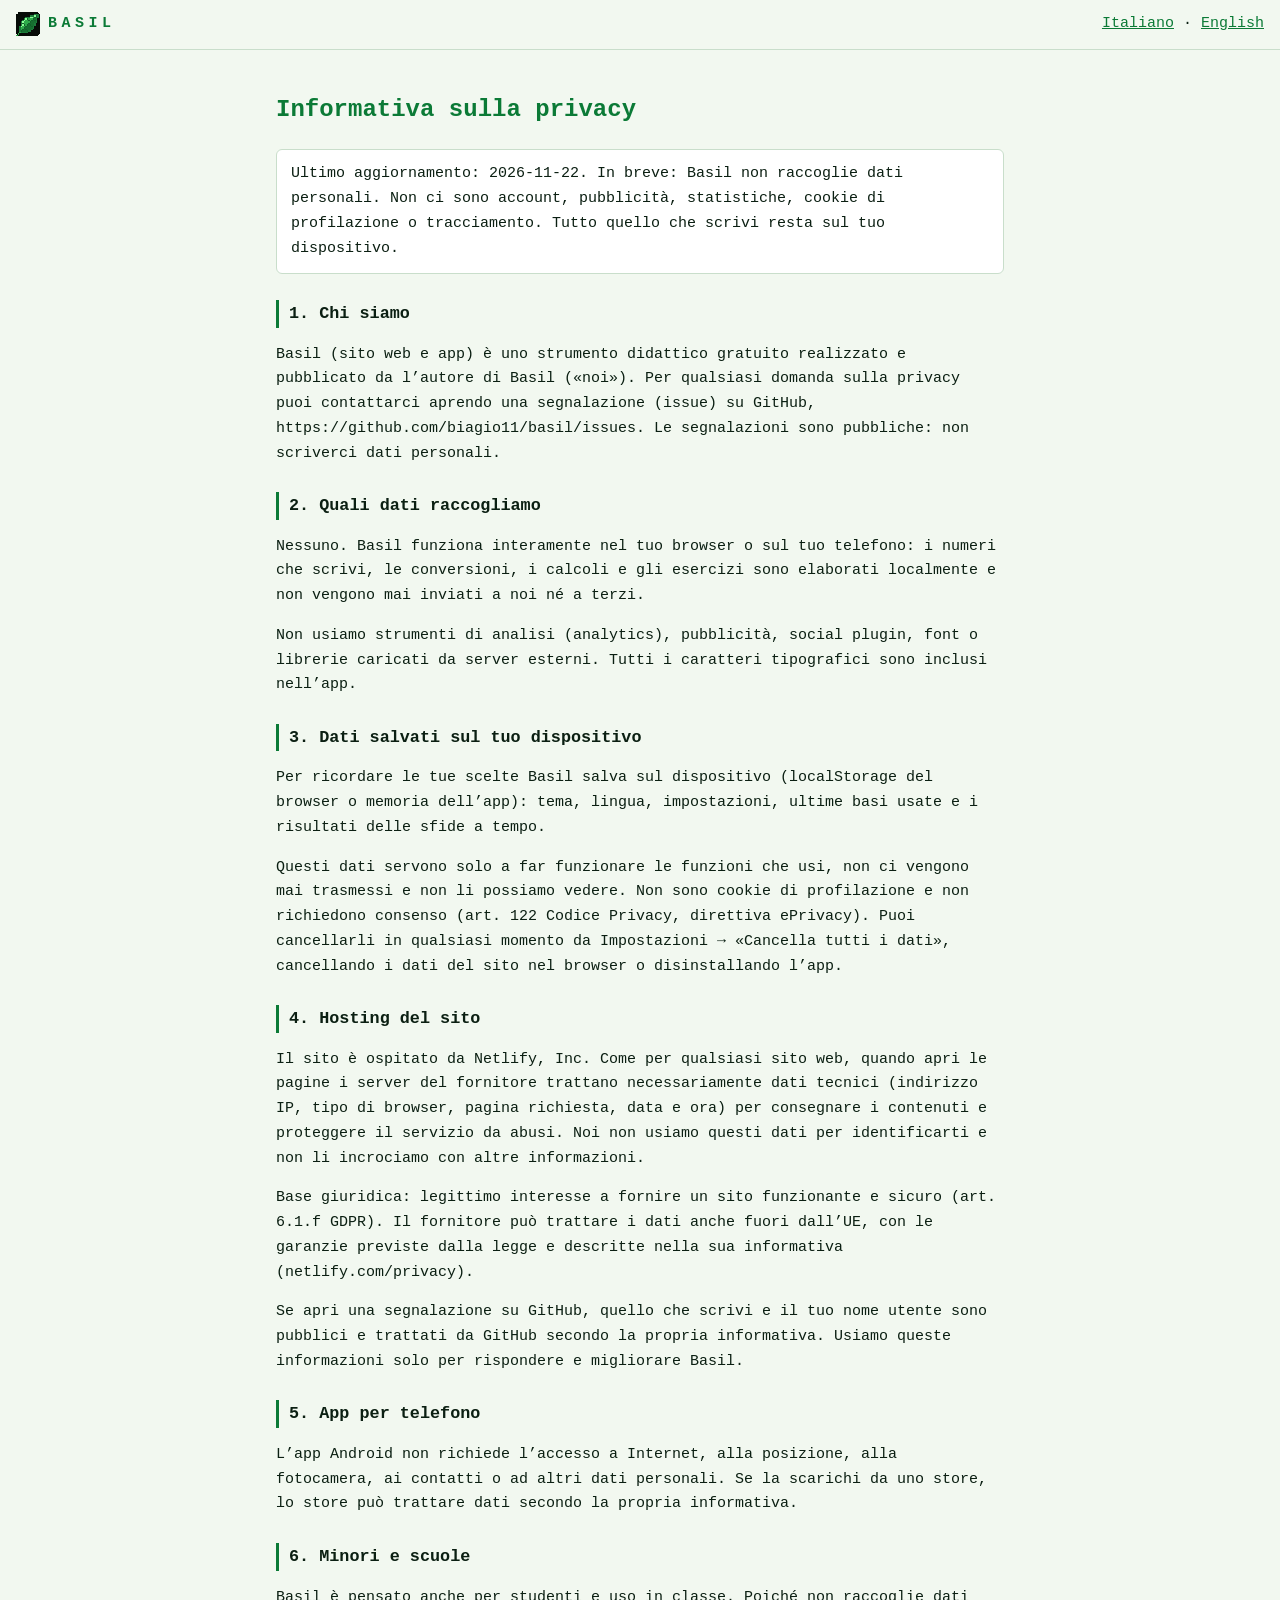
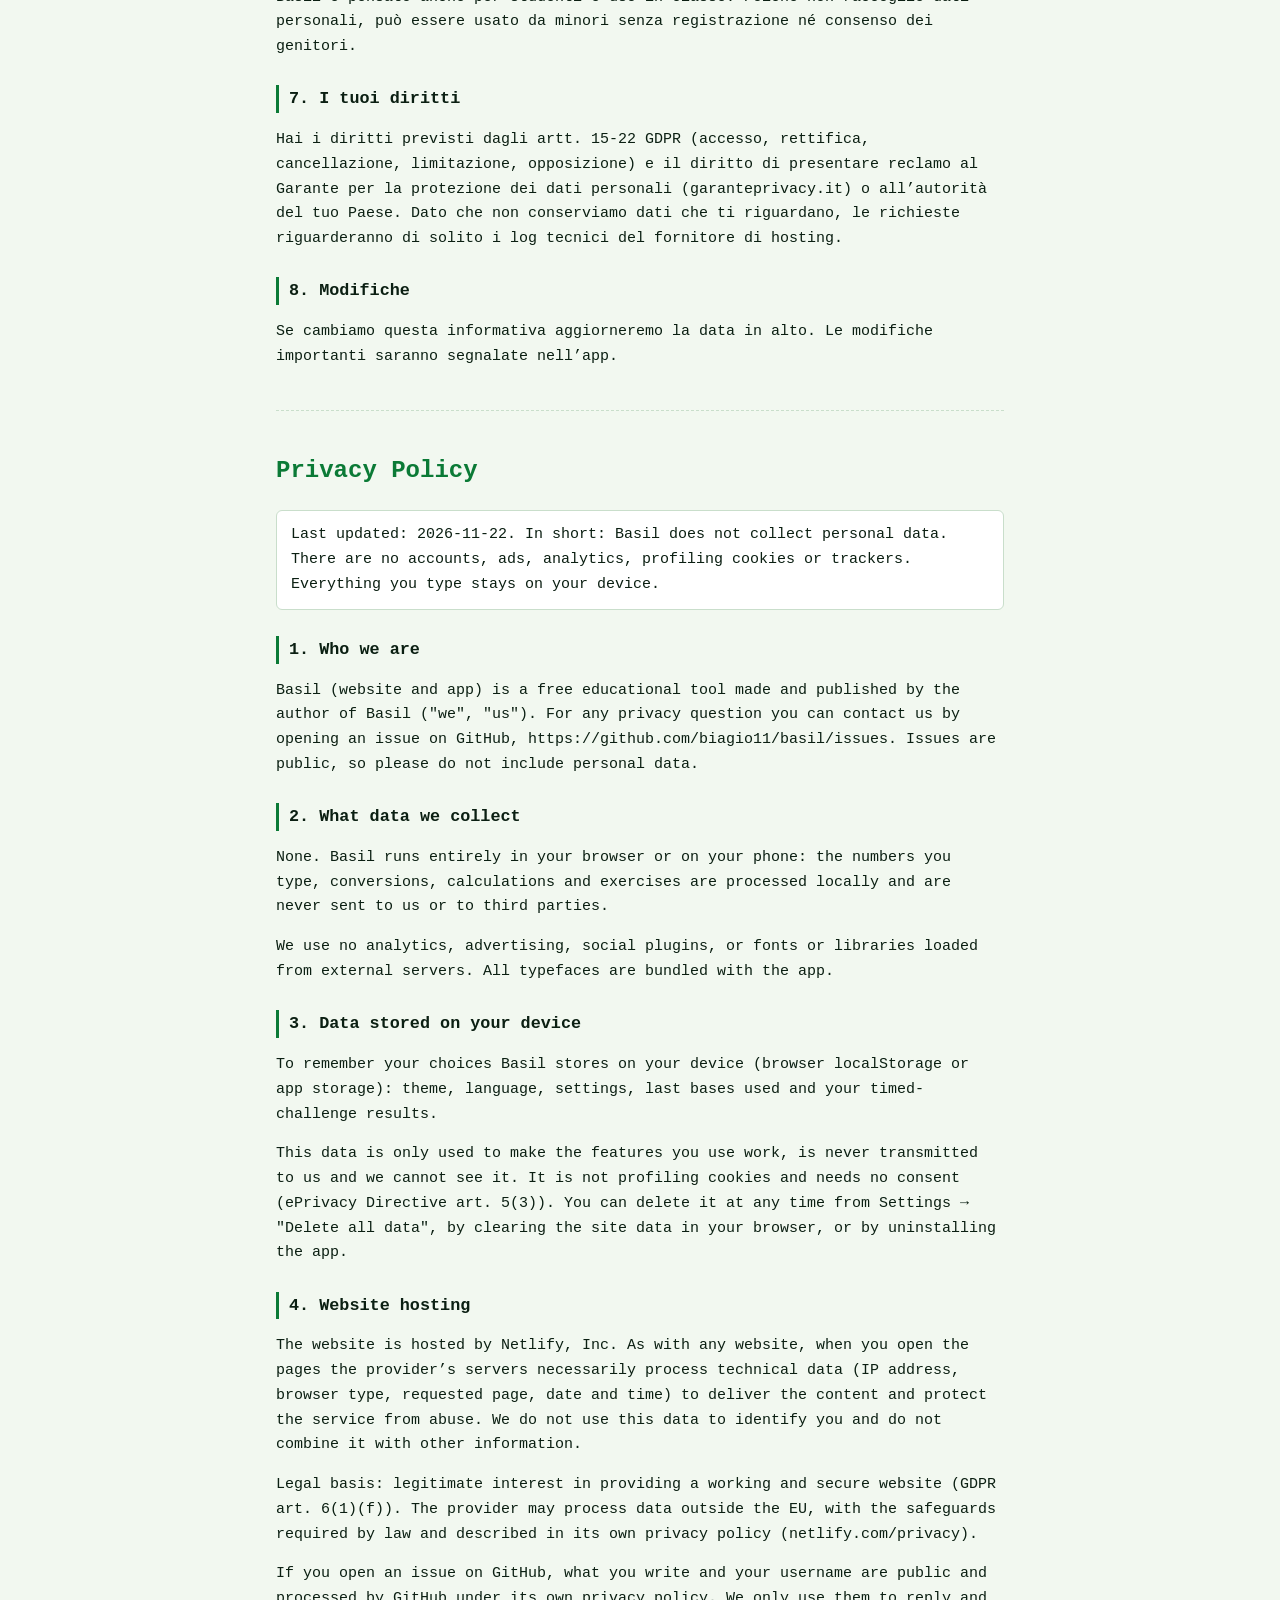
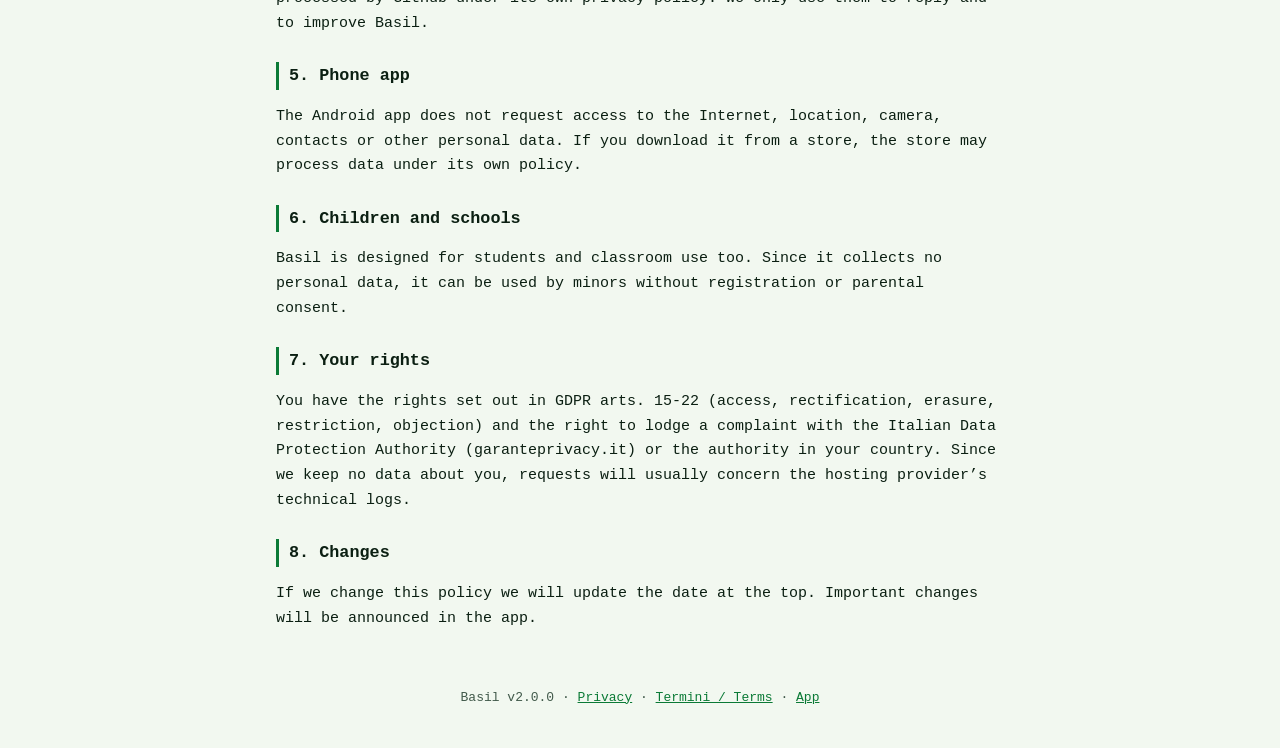
==== web/privacy.html @ 1e87c3ae "privacy policy and terms" ====
<!DOCTYPE html>
<html lang="it">
<head>
<meta charset="UTF-8">
<meta name="viewport" content="width=device-width, initial-scale=1">
<title>Basil · Informativa sulla privacy / Privacy Policy</title>
<meta name="referrer" content="no-referrer">
<meta name="color-scheme" content="dark light">
<link rel="icon" type="image/png" href="favicon.png">
<link rel="stylesheet" href="legal.css">
</head>
<body>
<header><a class="brand" href="./"><img src="favicon.png" width="24" height="24" alt=""> BASIL</a>
<nav><a href="#it">Italiano</a> · <a href="#en">English</a></nav></header>
<main>
<section lang="it" id="it">
<h1>Informativa sulla privacy</h1>
<p class="intro">Ultimo aggiornamento: 2026-11-22. In breve: Basil non raccoglie dati personali. Non ci sono account, pubblicità, statistiche, cookie di profilazione o tracciamento. Tutto quello che scrivi resta sul tuo dispositivo.</p>
<h2>1. Chi siamo</h2>
<p>Basil (sito web e app) è uno strumento didattico gratuito realizzato e pubblicato da l’autore di Basil («noi»). Per qualsiasi domanda sulla privacy puoi contattarci aprendo una segnalazione (issue) su GitHub, https://github.com/biagio11/basil/issues. Le segnalazioni sono pubbliche: non scriverci dati personali.</p>
<h2>2. Quali dati raccogliamo</h2>
<p>Nessuno. Basil funziona interamente nel tuo browser o sul tuo telefono: i numeri che scrivi, le conversioni, i calcoli e gli esercizi sono elaborati localmente e non vengono mai inviati a noi né a terzi.</p>
<p>Non usiamo strumenti di analisi (analytics), pubblicità, social plugin, font o librerie caricati da server esterni. Tutti i caratteri tipografici sono inclusi nell’app.</p>
<h2>3. Dati salvati sul tuo dispositivo</h2>
<p>Per ricordare le tue scelte Basil salva sul dispositivo (localStorage del browser o memoria dell’app): tema, lingua, impostazioni, ultime basi usate e i risultati delle sfide a tempo.</p>
<p>Questi dati servono solo a far funzionare le funzioni che usi, non ci vengono mai trasmessi e non li possiamo vedere. Non sono cookie di profilazione e non richiedono consenso (art. 122 Codice Privacy, direttiva ePrivacy). Puoi cancellarli in qualsiasi momento da Impostazioni → «Cancella tutti i dati», cancellando i dati del sito nel browser o disinstallando l’app.</p>
<h2>4. Hosting del sito</h2>
<p>Il sito è ospitato da Netlify, Inc. Come per qualsiasi sito web, quando apri le pagine i server del fornitore trattano necessariamente dati tecnici (indirizzo IP, tipo di browser, pagina richiesta, data e ora) per consegnare i contenuti e proteggere il servizio da abusi. Noi non usiamo questi dati per identificarti e non li incrociamo con altre informazioni.</p>
<p>Base giuridica: legittimo interesse a fornire un sito funzionante e sicuro (art. 6.1.f GDPR). Il fornitore può trattare i dati anche fuori dall’UE, con le garanzie previste dalla legge e descritte nella sua informativa (netlify.com/privacy).</p>
<p>Se apri una segnalazione su GitHub, quello che scrivi e il tuo nome utente sono pubblici e trattati da GitHub secondo la propria informativa. Usiamo queste informazioni solo per rispondere e migliorare Basil.</p>
<h2>5. App per telefono</h2>
<p>L’app Android non richiede l’accesso a Internet, alla posizione, alla fotocamera, ai contatti o ad altri dati personali. Se la scarichi da uno store, lo store può trattare dati secondo la propria informativa.</p>
<h2>6. Minori e scuole</h2>
<p>Basil è pensato anche per studenti e uso in classe. Poiché non raccoglie dati personali, può essere usato da minori senza registrazione né consenso dei genitori.</p>
<h2>7. I tuoi diritti</h2>
<p>Hai i diritti previsti dagli artt. 15-22 GDPR (accesso, rettifica, cancellazione, limitazione, opposizione) e il diritto di presentare reclamo al Garante per la protezione dei dati personali (garanteprivacy.it) o all’autorità del tuo Paese. Dato che non conserviamo dati che ti riguardano, le richieste riguarderanno di solito i log tecnici del fornitore di hosting.</p>
<h2>8. Modifiche</h2>
<p>Se cambiamo questa informativa aggiorneremo la data in alto. Le modifiche importanti saranno segnalate nell’app.</p>
</section>

<hr>
<section lang="en" id="en">
<h1>Privacy Policy</h1>
<p class="intro">Last updated: 2026-11-22. In short: Basil does not collect personal data. There are no accounts, ads, analytics, profiling cookies or trackers. Everything you type stays on your device.</p>
<h2>1. Who we are</h2>
<p>Basil (website and app) is a free educational tool made and published by the author of Basil (&quot;we&quot;, &quot;us&quot;). For any privacy question you can contact us by opening an issue on GitHub, https://github.com/biagio11/basil/issues. Issues are public, so please do not include personal data.</p>
<h2>2. What data we collect</h2>
<p>None. Basil runs entirely in your browser or on your phone: the numbers you type, conversions, calculations and exercises are processed locally and are never sent to us or to third parties.</p>
<p>We use no analytics, advertising, social plugins, or fonts or libraries loaded from external servers. All typefaces are bundled with the app.</p>
<h2>3. Data stored on your device</h2>
<p>To remember your choices Basil stores on your device (browser localStorage or app storage): theme, language, settings, last bases used and your timed-challenge results.</p>
<p>This data is only used to make the features you use work, is never transmitted to us and we cannot see it. It is not profiling cookies and needs no consent (ePrivacy Directive art. 5(3)). You can delete it at any time from Settings → &quot;Delete all data&quot;, by clearing the site data in your browser, or by uninstalling the app.</p>
<h2>4. Website hosting</h2>
<p>The website is hosted by Netlify, Inc. As with any website, when you open the pages the provider’s servers necessarily process technical data (IP address, browser type, requested page, date and time) to deliver the content and protect the service from abuse. We do not use this data to identify you and do not combine it with other information.</p>
<p>Legal basis: legitimate interest in providing a working and secure website (GDPR art. 6(1)(f)). The provider may process data outside the EU, with the safeguards required by law and described in its own privacy policy (netlify.com/privacy).</p>
<p>If you open an issue on GitHub, what you write and your username are public and processed by GitHub under its own privacy policy. We only use them to reply and to improve Basil.</p>
<h2>5. Phone app</h2>
<p>The Android app does not request access to the Internet, location, camera, contacts or other personal data. If you download it from a store, the store may process data under its own policy.</p>
<h2>6. Children and schools</h2>
<p>Basil is designed for students and classroom use too. Since it collects no personal data, it can be used by minors without registration or parental consent.</p>
<h2>7. Your rights</h2>
<p>You have the rights set out in GDPR arts. 15-22 (access, rectification, erasure, restriction, objection) and the right to lodge a complaint with the Italian Data Protection Authority (garanteprivacy.it) or the authority in your country. Since we keep no data about you, requests will usually concern the hosting provider’s technical logs.</p>
<h2>8. Changes</h2>
<p>If we change this policy we will update the date at the top. Important changes will be announced in the app.</p>
</section>

</main>
<footer>Basil v2.0.0 · <a href="privacy.html">Privacy</a> · <a href="terms.html">Termini / Terms</a> · <a href="./">App</a></footer>
</body>
</html>
---- web/legal.css ----
:root { --bg: #060B07; --panel: #0B150E; --fg: #D3F8DA; --muted: #8FB89A; --accent: #3DFF7A; --line: #1B3322; }
@media (prefers-color-scheme: light) {
  :root { --bg: #F2F8F0; --panel: #FFFFFF; --fg: #0B1F12; --muted: #41594A; --accent: #0B7A36; --line: #C9DECB; }
}
* { box-sizing: border-box; }
html { background: var(--bg); }
body { margin: 0; background: var(--bg); color: var(--fg); font: 15px/1.65 ui-monospace, "Cascadia Mono", Menlo, Consolas, monospace; }
header { position: sticky; top: 0; display: flex; justify-content: space-between; align-items: center; gap: 12px; padding: 12px 16px; background: var(--bg); border-bottom: 1px solid var(--line); }
.brand { display: flex; align-items: center; gap: 8px; color: var(--accent); font-weight: 800; letter-spacing: .3em; text-decoration: none; }
.brand img { image-rendering: pixelated; }
nav a, footer a { color: var(--accent); }
main { max-width: 760px; margin: 0 auto; padding: 16px; }
h1 { color: var(--accent); font-size: 1.5rem; margin-top: 1.5rem; }
h2 { font-size: 1.05rem; margin-top: 1.6rem; border-left: 3px solid var(--accent); padding-left: 10px; }
.intro { background: var(--panel); border: 1px solid var(--line); padding: 12px 14px; border-radius: 6px; }
hr { border: 0; border-top: 1px dashed var(--line); margin: 40px 0; }
footer { text-align: center; color: var(--muted); padding: 24px 16px 40px; font-size: 13px; }
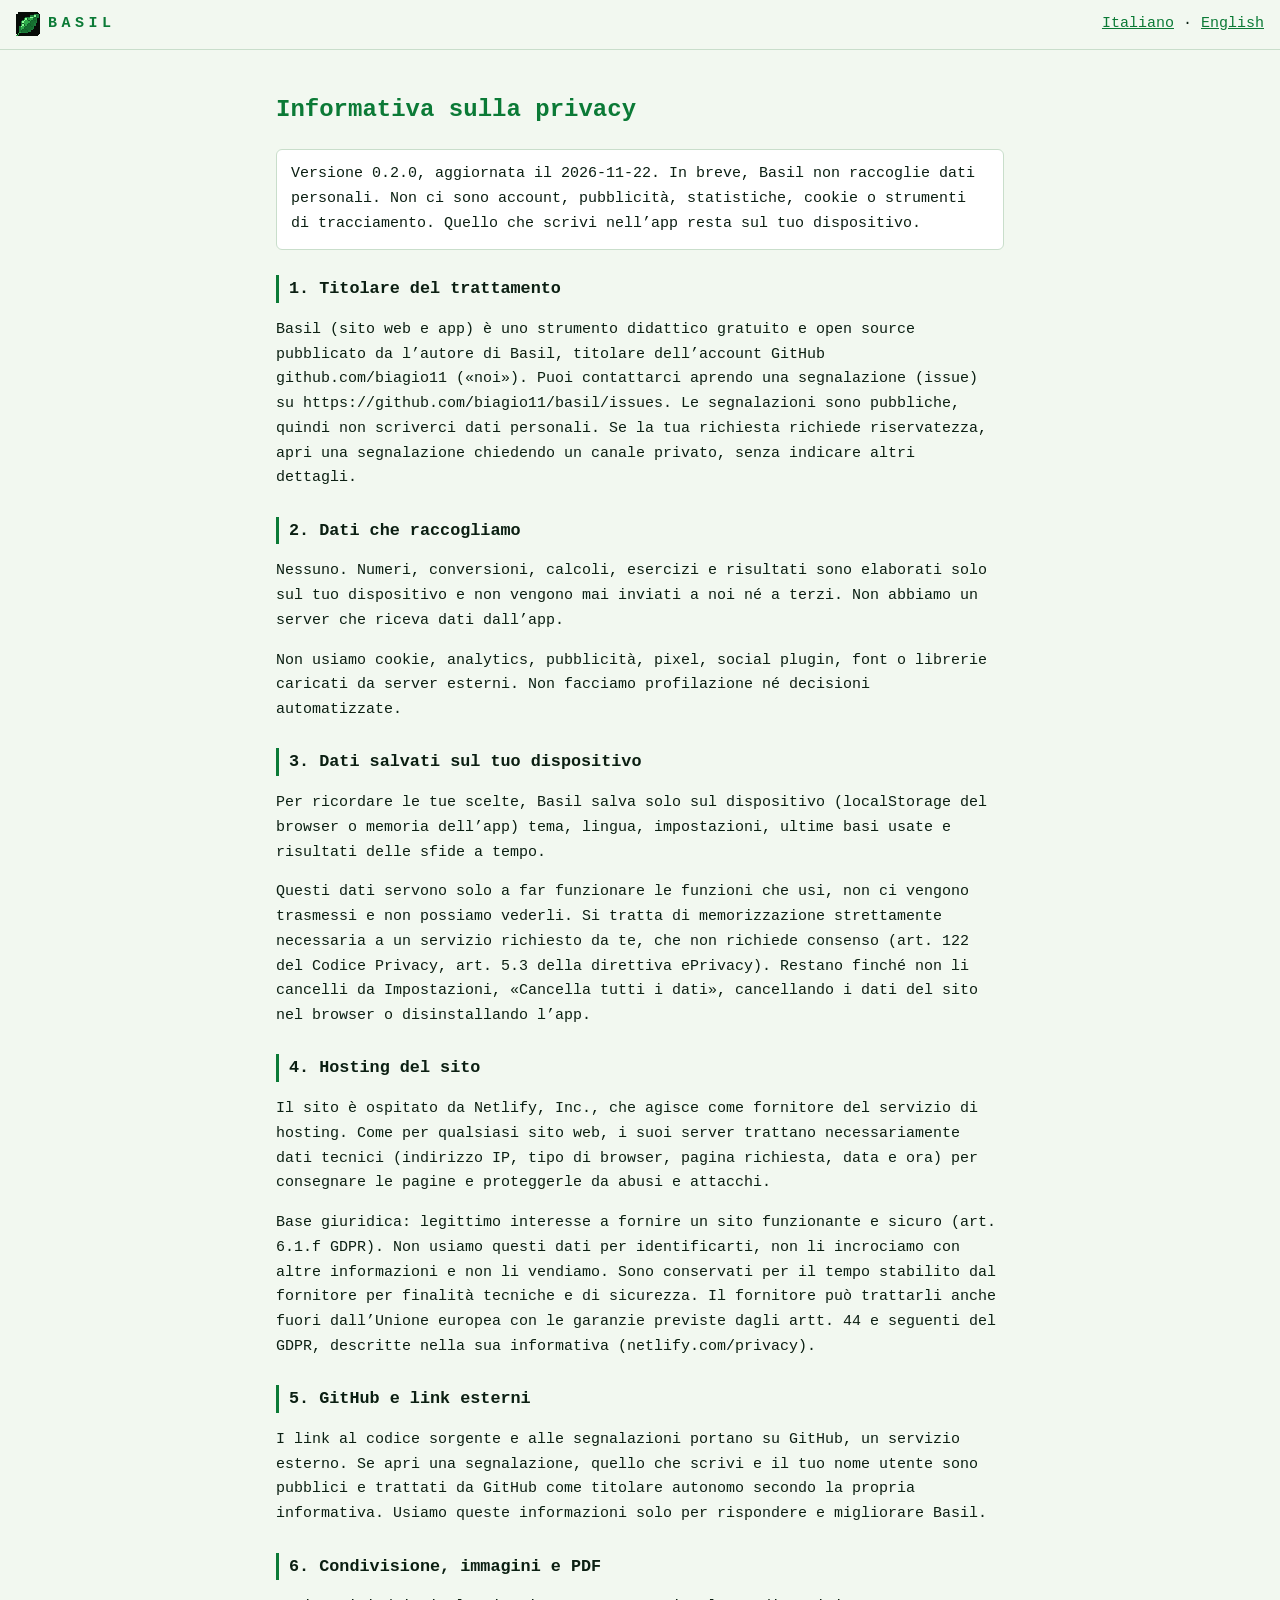
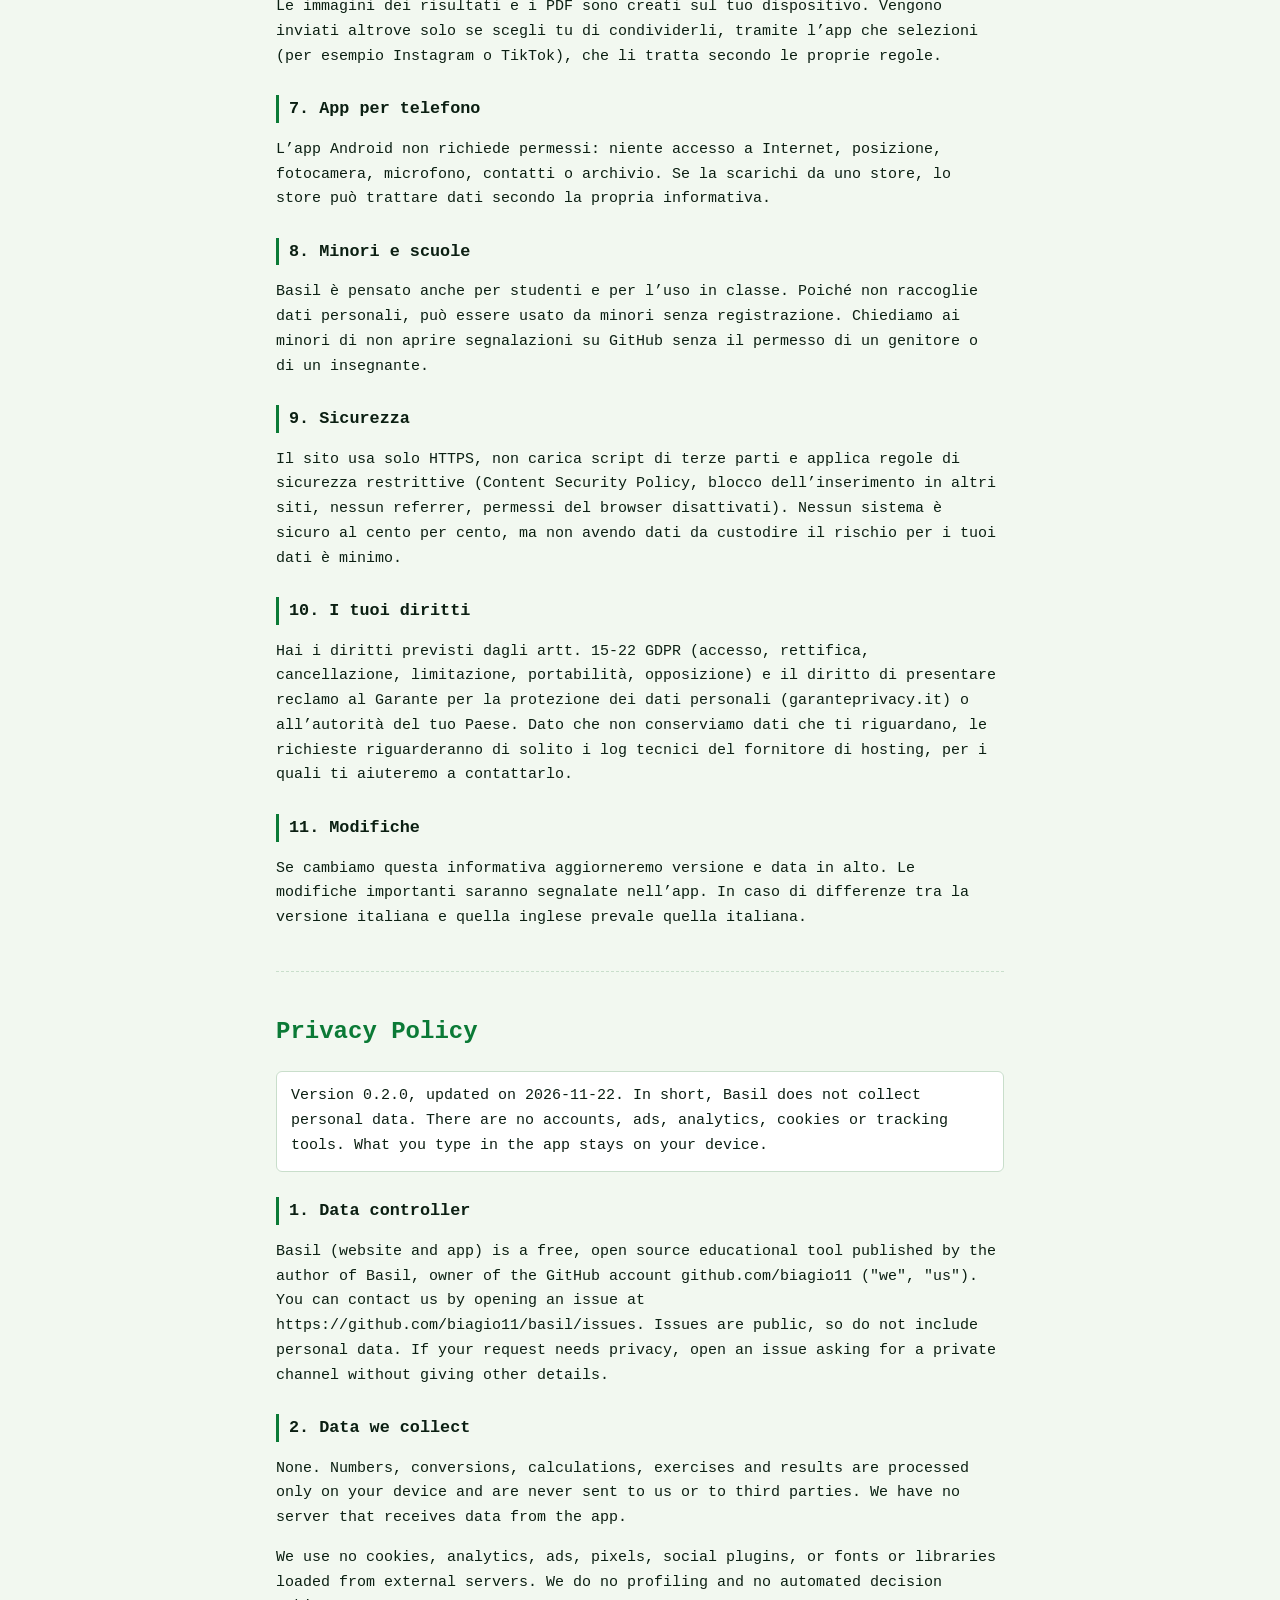
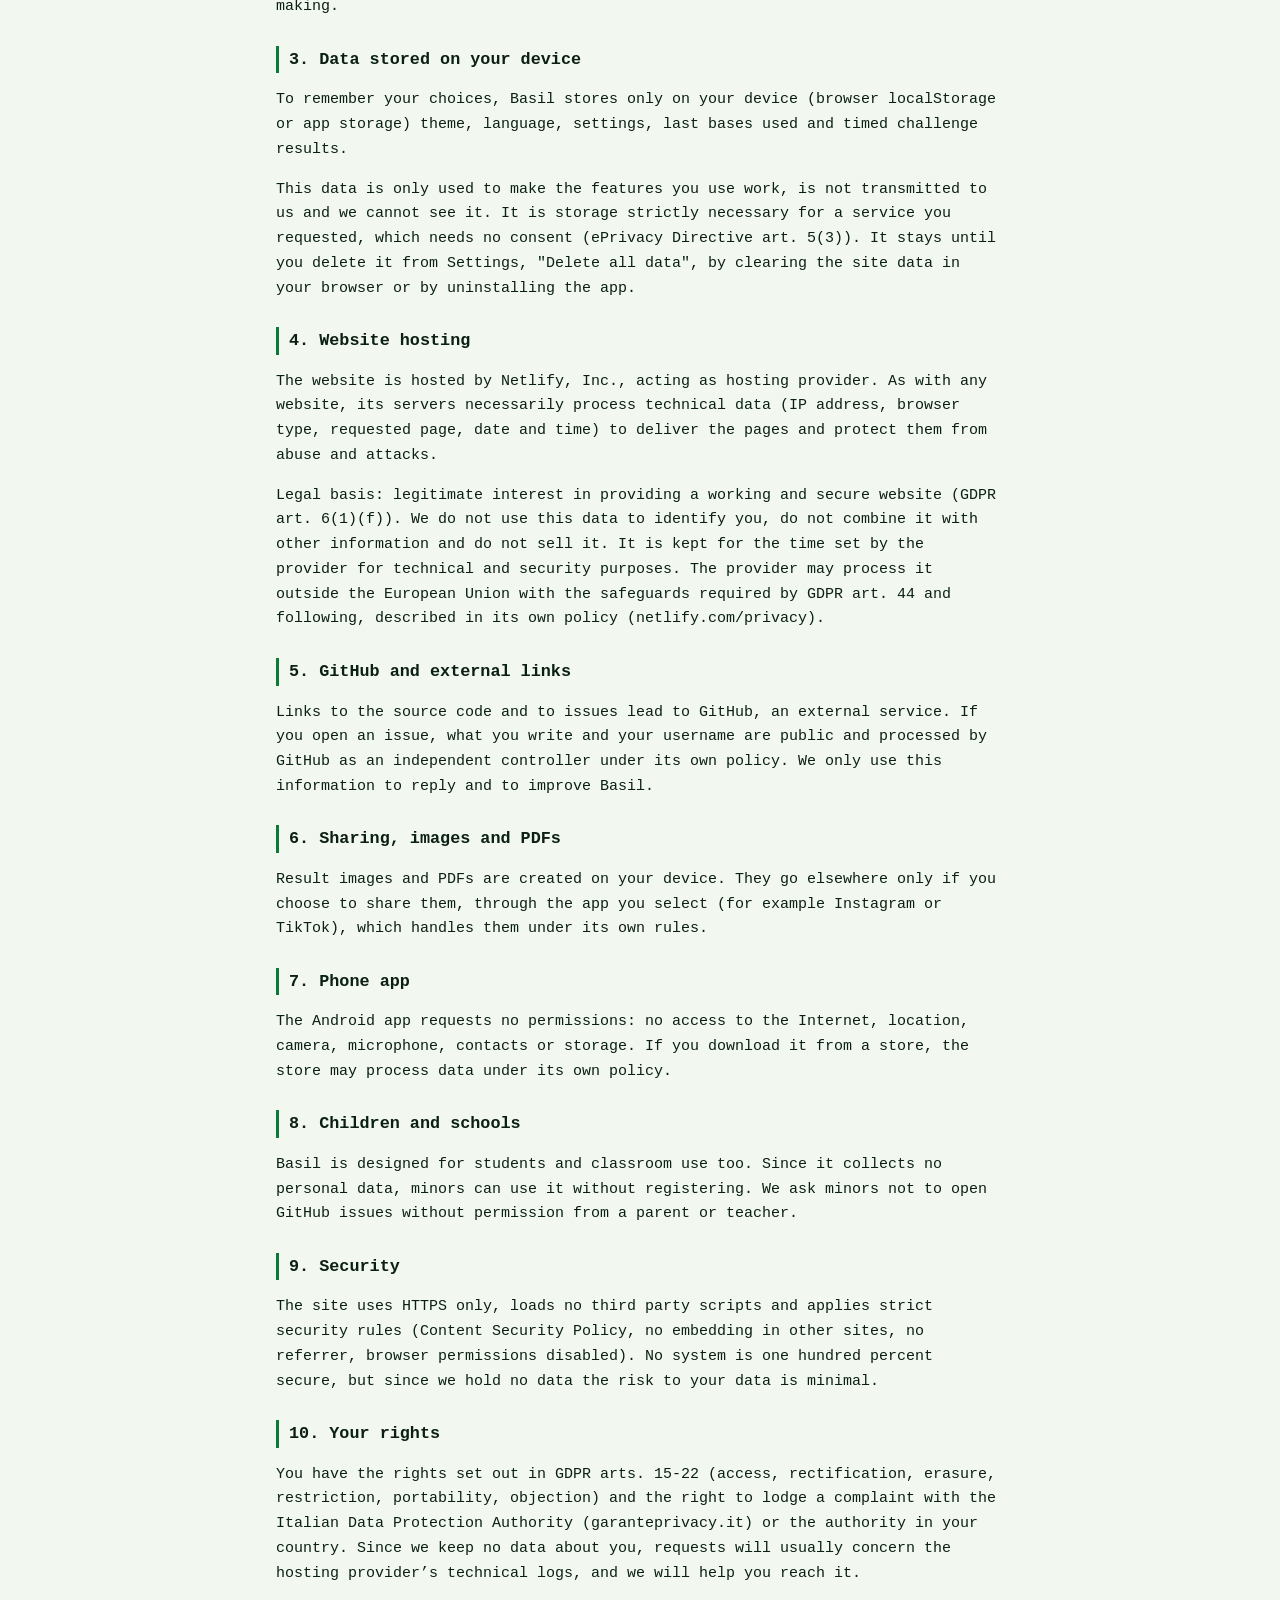
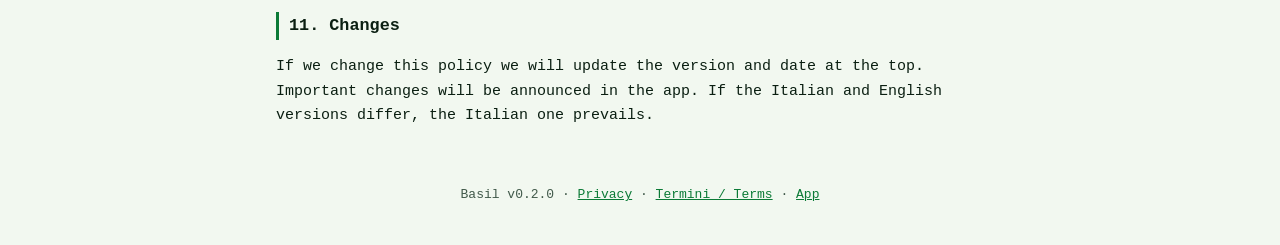
==== commit 9888ac52: "stronger privacy policy and terms" ====
--- a/web/privacy.html
+++ b/web/privacy.html
@@ -15,56 +15,66 @@
 <main>
 <section lang="it" id="it">
 <h1>Informativa sulla privacy</h1>
-<p class="intro">Ultimo aggiornamento: 2026-11-22. In breve: Basil non raccoglie dati personali. Non ci sono account, pubblicità, statistiche, cookie di profilazione o tracciamento. Tutto quello che scrivi resta sul tuo dispositivo.</p>
-<h2>1. Chi siamo</h2>
-<p>Basil (sito web e app) è uno strumento didattico gratuito realizzato e pubblicato da l’autore di Basil («noi»). Per qualsiasi domanda sulla privacy puoi contattarci aprendo una segnalazione (issue) su GitHub, https://github.com/biagio11/basil/issues. Le segnalazioni sono pubbliche: non scriverci dati personali.</p>
-<h2>2. Quali dati raccogliamo</h2>
-<p>Nessuno. Basil funziona interamente nel tuo browser o sul tuo telefono: i numeri che scrivi, le conversioni, i calcoli e gli esercizi sono elaborati localmente e non vengono mai inviati a noi né a terzi.</p>
-<p>Non usiamo strumenti di analisi (analytics), pubblicità, social plugin, font o librerie caricati da server esterni. Tutti i caratteri tipografici sono inclusi nell’app.</p>
+<p class="intro">Versione 0.2.0, aggiornata il 2026-11-22. In breve, Basil non raccoglie dati personali. Non ci sono account, pubblicità, statistiche, cookie o strumenti di tracciamento. Quello che scrivi nell’app resta sul tuo dispositivo.</p>
+<h2>1. Titolare del trattamento</h2>
+<p>Basil (sito web e app) è uno strumento didattico gratuito e open source pubblicato da l’autore di Basil, titolare dell’account GitHub github.com/biagio11 («noi»). Puoi contattarci aprendo una segnalazione (issue) su https://github.com/biagio11/basil/issues. Le segnalazioni sono pubbliche, quindi non scriverci dati personali. Se la tua richiesta richiede riservatezza, apri una segnalazione chiedendo un canale privato, senza indicare altri dettagli.</p>
+<h2>2. Dati che raccogliamo</h2>
+<p>Nessuno. Numeri, conversioni, calcoli, esercizi e risultati sono elaborati solo sul tuo dispositivo e non vengono mai inviati a noi né a terzi. Non abbiamo un server che riceva dati dall’app.</p>
+<p>Non usiamo cookie, analytics, pubblicità, pixel, social plugin, font o librerie caricati da server esterni. Non facciamo profilazione né decisioni automatizzate.</p>
 <h2>3. Dati salvati sul tuo dispositivo</h2>
-<p>Per ricordare le tue scelte Basil salva sul dispositivo (localStorage del browser o memoria dell’app): tema, lingua, impostazioni, ultime basi usate e i risultati delle sfide a tempo.</p>
-<p>Questi dati servono solo a far funzionare le funzioni che usi, non ci vengono mai trasmessi e non li possiamo vedere. Non sono cookie di profilazione e non richiedono consenso (art. 122 Codice Privacy, direttiva ePrivacy). Puoi cancellarli in qualsiasi momento da Impostazioni → «Cancella tutti i dati», cancellando i dati del sito nel browser o disinstallando l’app.</p>
+<p>Per ricordare le tue scelte, Basil salva solo sul dispositivo (localStorage del browser o memoria dell’app) tema, lingua, impostazioni, ultime basi usate e risultati delle sfide a tempo.</p>
+<p>Questi dati servono solo a far funzionare le funzioni che usi, non ci vengono trasmessi e non possiamo vederli. Si tratta di memorizzazione strettamente necessaria a un servizio richiesto da te, che non richiede consenso (art. 122 del Codice Privacy, art. 5.3 della direttiva ePrivacy). Restano finché non li cancelli da Impostazioni, «Cancella tutti i dati», cancellando i dati del sito nel browser o disinstallando l’app.</p>
 <h2>4. Hosting del sito</h2>
-<p>Il sito è ospitato da Netlify, Inc. Come per qualsiasi sito web, quando apri le pagine i server del fornitore trattano necessariamente dati tecnici (indirizzo IP, tipo di browser, pagina richiesta, data e ora) per consegnare i contenuti e proteggere il servizio da abusi. Noi non usiamo questi dati per identificarti e non li incrociamo con altre informazioni.</p>
-<p>Base giuridica: legittimo interesse a fornire un sito funzionante e sicuro (art. 6.1.f GDPR). Il fornitore può trattare i dati anche fuori dall’UE, con le garanzie previste dalla legge e descritte nella sua informativa (netlify.com/privacy).</p>
-<p>Se apri una segnalazione su GitHub, quello che scrivi e il tuo nome utente sono pubblici e trattati da GitHub secondo la propria informativa. Usiamo queste informazioni solo per rispondere e migliorare Basil.</p>
-<h2>5. App per telefono</h2>
-<p>L’app Android non richiede l’accesso a Internet, alla posizione, alla fotocamera, ai contatti o ad altri dati personali. Se la scarichi da uno store, lo store può trattare dati secondo la propria informativa.</p>
-<h2>6. Minori e scuole</h2>
-<p>Basil è pensato anche per studenti e uso in classe. Poiché non raccoglie dati personali, può essere usato da minori senza registrazione né consenso dei genitori.</p>
-<h2>7. I tuoi diritti</h2>
-<p>Hai i diritti previsti dagli artt. 15-22 GDPR (accesso, rettifica, cancellazione, limitazione, opposizione) e il diritto di presentare reclamo al Garante per la protezione dei dati personali (garanteprivacy.it) o all’autorità del tuo Paese. Dato che non conserviamo dati che ti riguardano, le richieste riguarderanno di solito i log tecnici del fornitore di hosting.</p>
-<h2>8. Modifiche</h2>
-<p>Se cambiamo questa informativa aggiorneremo la data in alto. Le modifiche importanti saranno segnalate nell’app.</p>
+<p>Il sito è ospitato da Netlify, Inc., che agisce come fornitore del servizio di hosting. Come per qualsiasi sito web, i suoi server trattano necessariamente dati tecnici (indirizzo IP, tipo di browser, pagina richiesta, data e ora) per consegnare le pagine e proteggerle da abusi e attacchi.</p>
+<p>Base giuridica: legittimo interesse a fornire un sito funzionante e sicuro (art. 6.1.f GDPR). Non usiamo questi dati per identificarti, non li incrociamo con altre informazioni e non li vendiamo. Sono conservati per il tempo stabilito dal fornitore per finalità tecniche e di sicurezza. Il fornitore può trattarli anche fuori dall’Unione europea con le garanzie previste dagli artt. 44 e seguenti del GDPR, descritte nella sua informativa (netlify.com/privacy).</p>
+<h2>5. GitHub e link esterni</h2>
+<p>I link al codice sorgente e alle segnalazioni portano su GitHub, un servizio esterno. Se apri una segnalazione, quello che scrivi e il tuo nome utente sono pubblici e trattati da GitHub come titolare autonomo secondo la propria informativa. Usiamo queste informazioni solo per rispondere e migliorare Basil.</p>
+<h2>6. Condivisione, immagini e PDF</h2>
+<p>Le immagini dei risultati e i PDF sono creati sul tuo dispositivo. Vengono inviati altrove solo se scegli tu di condividerli, tramite l’app che selezioni (per esempio Instagram o TikTok), che li tratta secondo le proprie regole.</p>
+<h2>7. App per telefono</h2>
+<p>L’app Android non richiede permessi: niente accesso a Internet, posizione, fotocamera, microfono, contatti o archivio. Se la scarichi da uno store, lo store può trattare dati secondo la propria informativa.</p>
+<h2>8. Minori e scuole</h2>
+<p>Basil è pensato anche per studenti e per l’uso in classe. Poiché non raccoglie dati personali, può essere usato da minori senza registrazione. Chiediamo ai minori di non aprire segnalazioni su GitHub senza il permesso di un genitore o di un insegnante.</p>
+<h2>9. Sicurezza</h2>
+<p>Il sito usa solo HTTPS, non carica script di terze parti e applica regole di sicurezza restrittive (Content Security Policy, blocco dell’inserimento in altri siti, nessun referrer, permessi del browser disattivati). Nessun sistema è sicuro al cento per cento, ma non avendo dati da custodire il rischio per i tuoi dati è minimo.</p>
+<h2>10. I tuoi diritti</h2>
+<p>Hai i diritti previsti dagli artt. 15-22 GDPR (accesso, rettifica, cancellazione, limitazione, portabilità, opposizione) e il diritto di presentare reclamo al Garante per la protezione dei dati personali (garanteprivacy.it) o all’autorità del tuo Paese. Dato che non conserviamo dati che ti riguardano, le richieste riguarderanno di solito i log tecnici del fornitore di hosting, per i quali ti aiuteremo a contattarlo.</p>
+<h2>11. Modifiche</h2>
+<p>Se cambiamo questa informativa aggiorneremo versione e data in alto. Le modifiche importanti saranno segnalate nell’app. In caso di differenze tra la versione italiana e quella inglese prevale quella italiana.</p>
 </section>
 
 <hr>
 <section lang="en" id="en">
 <h1>Privacy Policy</h1>
-<p class="intro">Last updated: 2026-11-22. In short: Basil does not collect personal data. There are no accounts, ads, analytics, profiling cookies or trackers. Everything you type stays on your device.</p>
-<h2>1. Who we are</h2>
-<p>Basil (website and app) is a free educational tool made and published by the author of Basil (&quot;we&quot;, &quot;us&quot;). For any privacy question you can contact us by opening an issue on GitHub, https://github.com/biagio11/basil/issues. Issues are public, so please do not include personal data.</p>
-<h2>2. What data we collect</h2>
-<p>None. Basil runs entirely in your browser or on your phone: the numbers you type, conversions, calculations and exercises are processed locally and are never sent to us or to third parties.</p>
-<p>We use no analytics, advertising, social plugins, or fonts or libraries loaded from external servers. All typefaces are bundled with the app.</p>
+<p class="intro">Version 0.2.0, updated on 2026-11-22. In short, Basil does not collect personal data. There are no accounts, ads, analytics, cookies or tracking tools. What you type in the app stays on your device.</p>
+<h2>1. Data controller</h2>
+<p>Basil (website and app) is a free, open source educational tool published by the author of Basil, owner of the GitHub account github.com/biagio11 (&quot;we&quot;, &quot;us&quot;). You can contact us by opening an issue at https://github.com/biagio11/basil/issues. Issues are public, so do not include personal data. If your request needs privacy, open an issue asking for a private channel without giving other details.</p>
+<h2>2. Data we collect</h2>
+<p>None. Numbers, conversions, calculations, exercises and results are processed only on your device and are never sent to us or to third parties. We have no server that receives data from the app.</p>
+<p>We use no cookies, analytics, ads, pixels, social plugins, or fonts or libraries loaded from external servers. We do no profiling and no automated decision making.</p>
 <h2>3. Data stored on your device</h2>
-<p>To remember your choices Basil stores on your device (browser localStorage or app storage): theme, language, settings, last bases used and your timed-challenge results.</p>
-<p>This data is only used to make the features you use work, is never transmitted to us and we cannot see it. It is not profiling cookies and needs no consent (ePrivacy Directive art. 5(3)). You can delete it at any time from Settings → &quot;Delete all data&quot;, by clearing the site data in your browser, or by uninstalling the app.</p>
+<p>To remember your choices, Basil stores only on your device (browser localStorage or app storage) theme, language, settings, last bases used and timed challenge results.</p>
+<p>This data is only used to make the features you use work, is not transmitted to us and we cannot see it. It is storage strictly necessary for a service you requested, which needs no consent (ePrivacy Directive art. 5(3)). It stays until you delete it from Settings, &quot;Delete all data&quot;, by clearing the site data in your browser or by uninstalling the app.</p>
 <h2>4. Website hosting</h2>
-<p>The website is hosted by Netlify, Inc. As with any website, when you open the pages the provider’s servers necessarily process technical data (IP address, browser type, requested page, date and time) to deliver the content and protect the service from abuse. We do not use this data to identify you and do not combine it with other information.</p>
-<p>Legal basis: legitimate interest in providing a working and secure website (GDPR art. 6(1)(f)). The provider may process data outside the EU, with the safeguards required by law and described in its own privacy policy (netlify.com/privacy).</p>
-<p>If you open an issue on GitHub, what you write and your username are public and processed by GitHub under its own privacy policy. We only use them to reply and to improve Basil.</p>
-<h2>5. Phone app</h2>
-<p>The Android app does not request access to the Internet, location, camera, contacts or other personal data. If you download it from a store, the store may process data under its own policy.</p>
-<h2>6. Children and schools</h2>
-<p>Basil is designed for students and classroom use too. Since it collects no personal data, it can be used by minors without registration or parental consent.</p>
-<h2>7. Your rights</h2>
-<p>You have the rights set out in GDPR arts. 15-22 (access, rectification, erasure, restriction, objection) and the right to lodge a complaint with the Italian Data Protection Authority (garanteprivacy.it) or the authority in your country. Since we keep no data about you, requests will usually concern the hosting provider’s technical logs.</p>
-<h2>8. Changes</h2>
-<p>If we change this policy we will update the date at the top. Important changes will be announced in the app.</p>
+<p>The website is hosted by Netlify, Inc., acting as hosting provider. As with any website, its servers necessarily process technical data (IP address, browser type, requested page, date and time) to deliver the pages and protect them from abuse and attacks.</p>
+<p>Legal basis: legitimate interest in providing a working and secure website (GDPR art. 6(1)(f)). We do not use this data to identify you, do not combine it with other information and do not sell it. It is kept for the time set by the provider for technical and security purposes. The provider may process it outside the European Union with the safeguards required by GDPR art. 44 and following, described in its own policy (netlify.com/privacy).</p>
+<h2>5. GitHub and external links</h2>
+<p>Links to the source code and to issues lead to GitHub, an external service. If you open an issue, what you write and your username are public and processed by GitHub as an independent controller under its own policy. We only use this information to reply and to improve Basil.</p>
+<h2>6. Sharing, images and PDFs</h2>
+<p>Result images and PDFs are created on your device. They go elsewhere only if you choose to share them, through the app you select (for example Instagram or TikTok), which handles them under its own rules.</p>
+<h2>7. Phone app</h2>
+<p>The Android app requests no permissions: no access to the Internet, location, camera, microphone, contacts or storage. If you download it from a store, the store may process data under its own policy.</p>
+<h2>8. Children and schools</h2>
+<p>Basil is designed for students and classroom use too. Since it collects no personal data, minors can use it without registering. We ask minors not to open GitHub issues without permission from a parent or teacher.</p>
+<h2>9. Security</h2>
+<p>The site uses HTTPS only, loads no third party scripts and applies strict security rules (Content Security Policy, no embedding in other sites, no referrer, browser permissions disabled). No system is one hundred percent secure, but since we hold no data the risk to your data is minimal.</p>
+<h2>10. Your rights</h2>
+<p>You have the rights set out in GDPR arts. 15-22 (access, rectification, erasure, restriction, portability, objection) and the right to lodge a complaint with the Italian Data Protection Authority (garanteprivacy.it) or the authority in your country. Since we keep no data about you, requests will usually concern the hosting provider’s technical logs, and we will help you reach it.</p>
+<h2>11. Changes</h2>
+<p>If we change this policy we will update the version and date at the top. Important changes will be announced in the app. If the Italian and English versions differ, the Italian one prevails.</p>
 </section>
 
 </main>
-<footer>Basil v2.0.0 · <a href="privacy.html">Privacy</a> · <a href="terms.html">Termini / Terms</a> · <a href="./">App</a></footer>
+<footer>Basil v0.2.0 · <a href="privacy.html">Privacy</a> · <a href="terms.html">Termini / Terms</a> · <a href="./">App</a></footer>
 </body>
 </html>
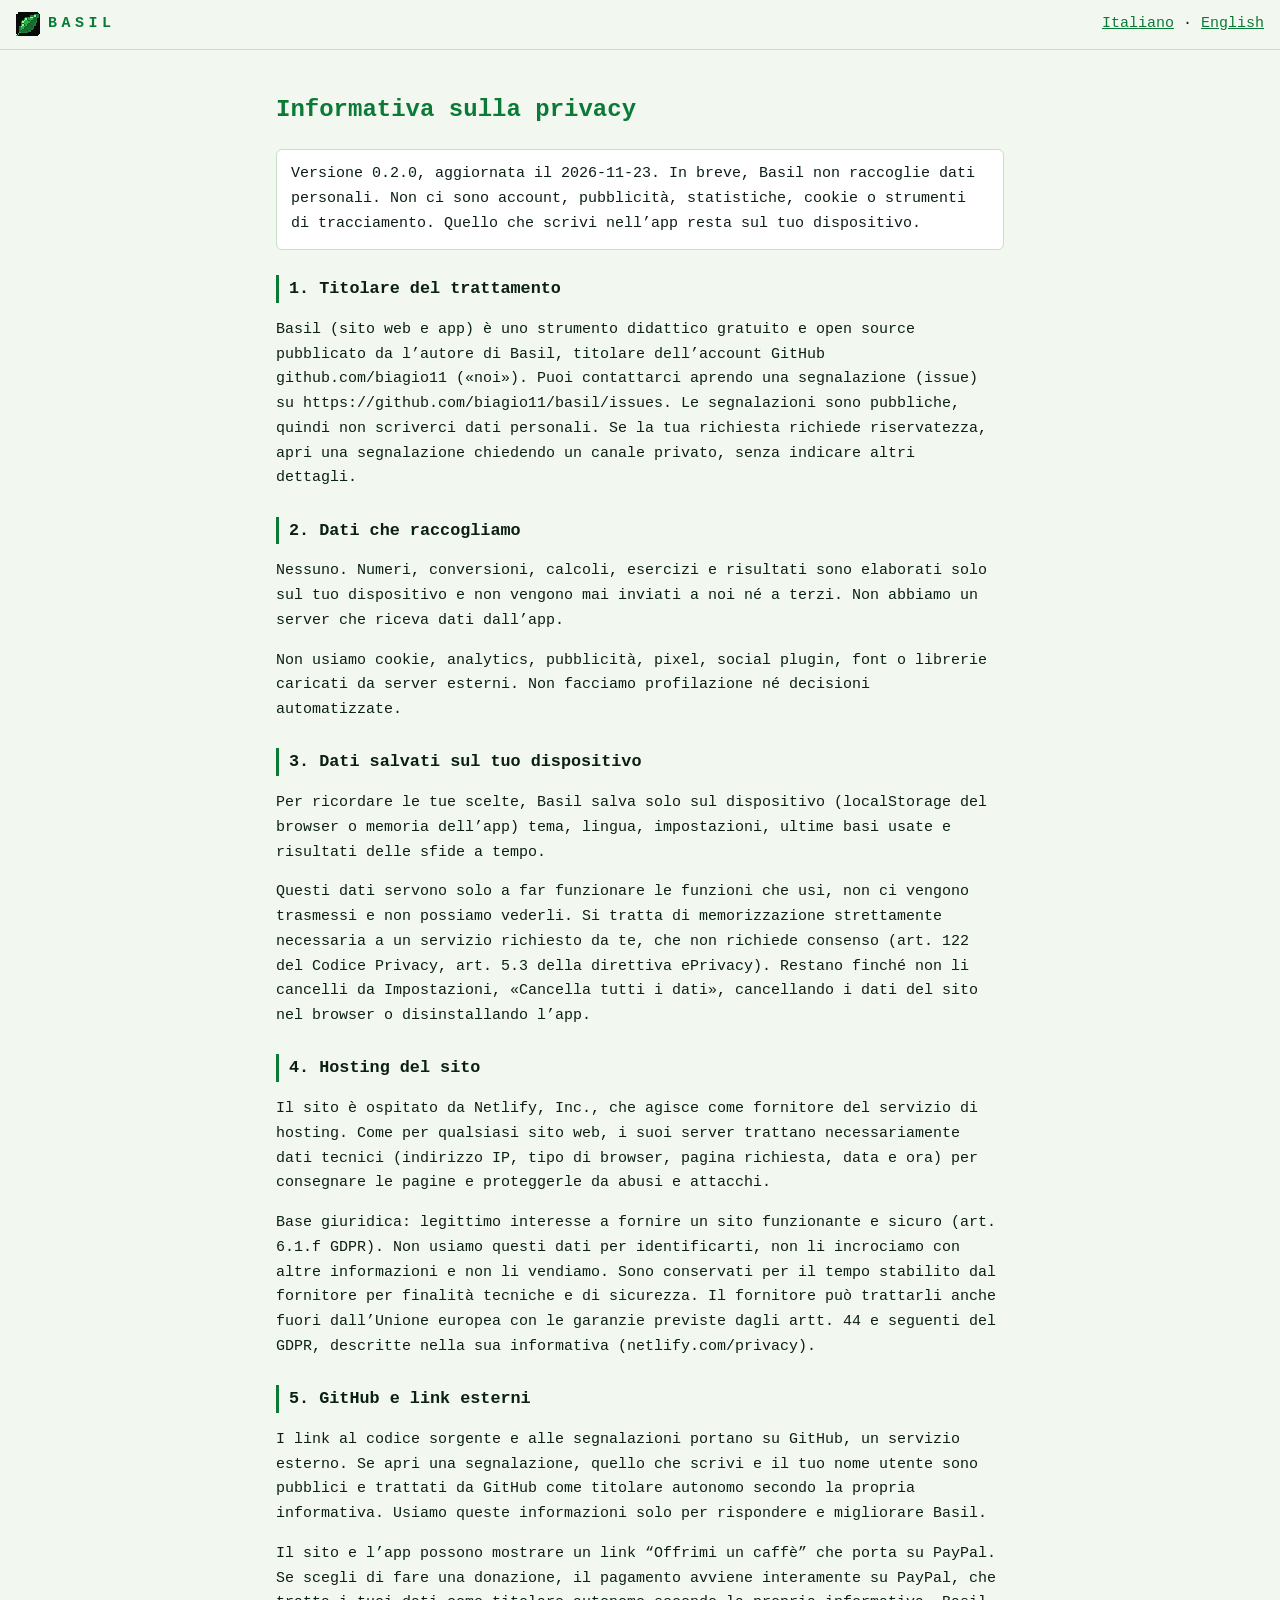
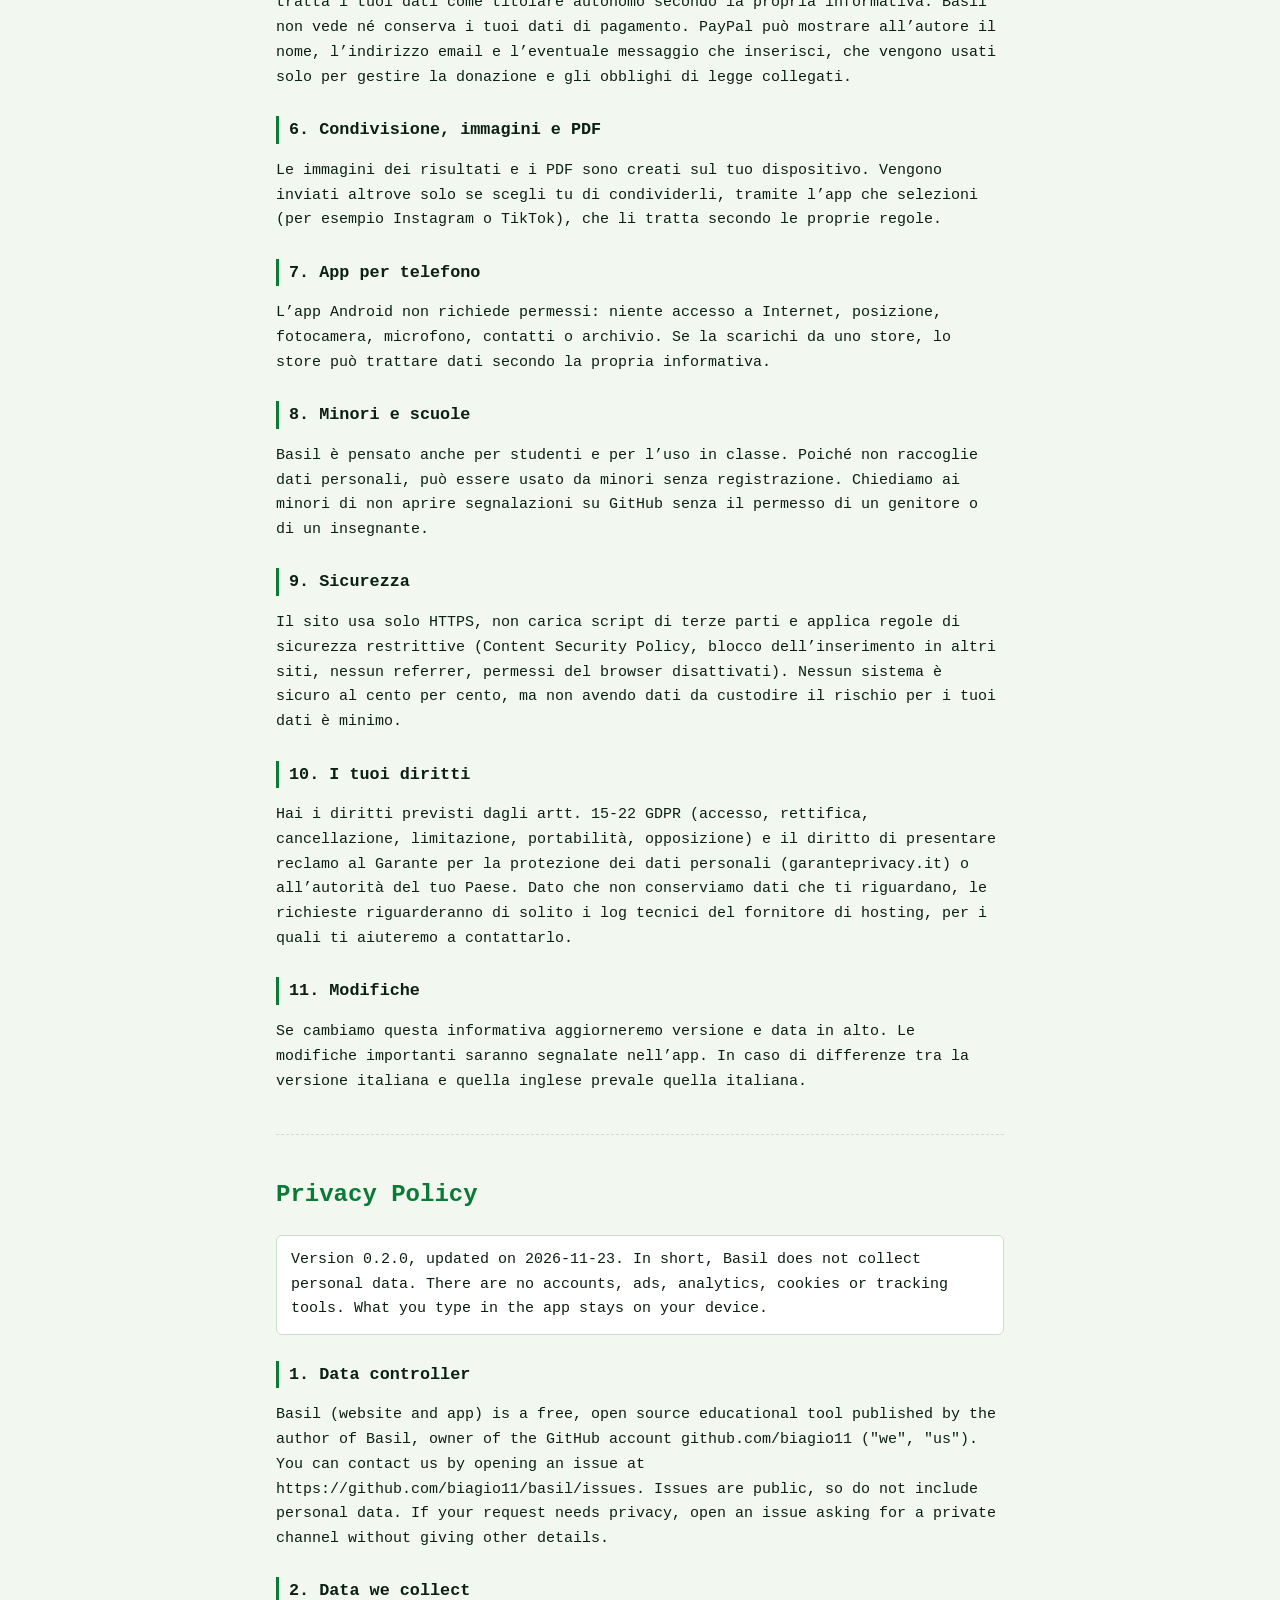
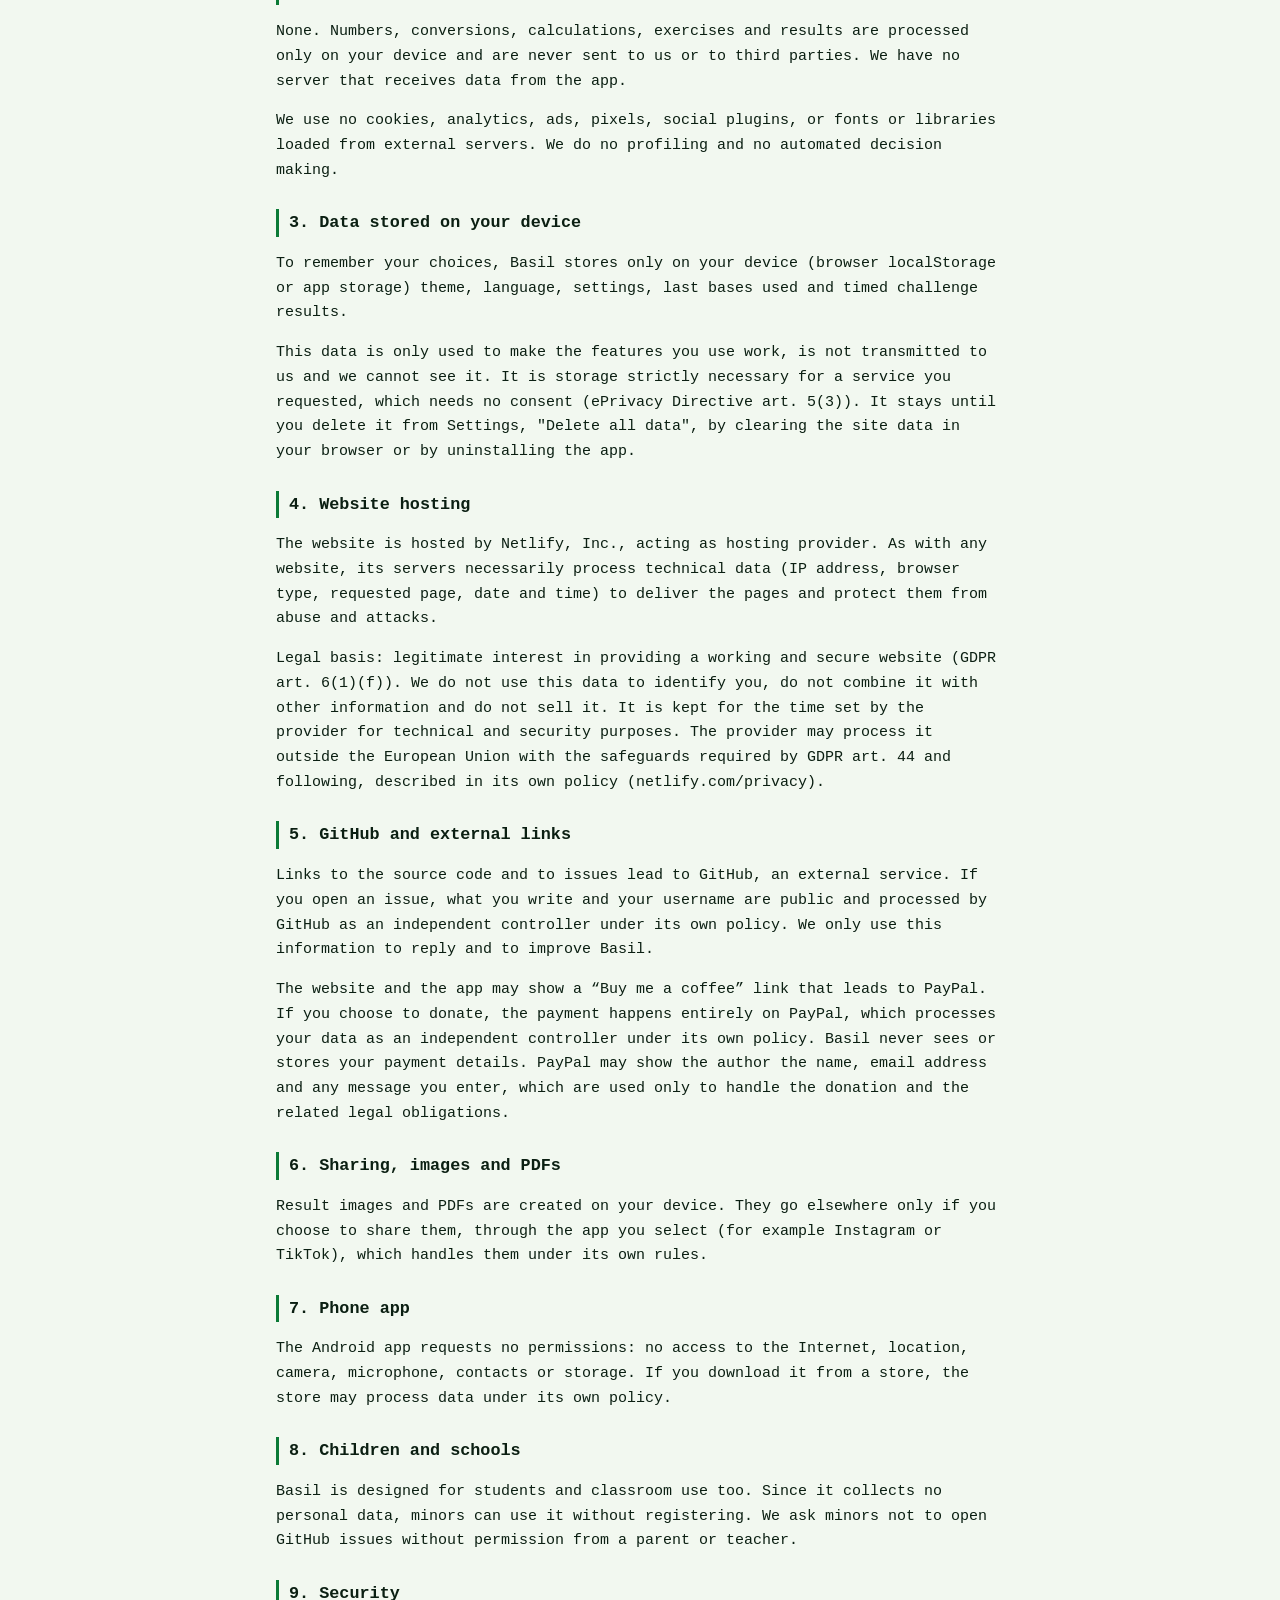
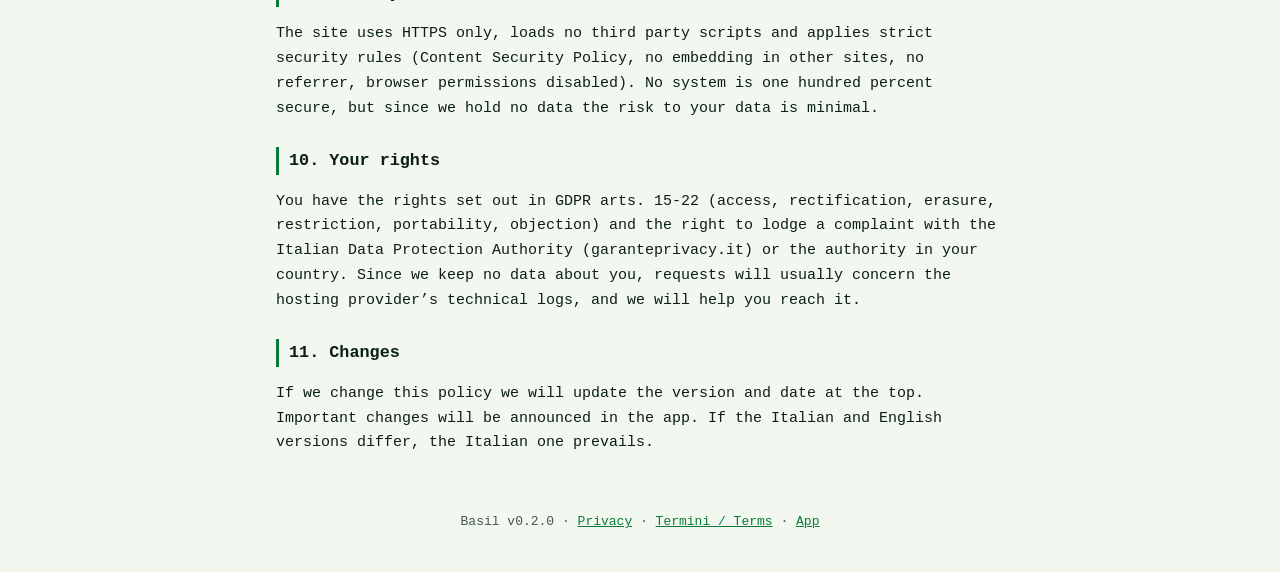
==== commit 305fc36a: "mention voluntary donations in privacy and terms" ====
--- a/web/privacy.html
+++ b/web/privacy.html
@@ -15,7 +15,7 @@
 <main>
 <section lang="it" id="it">
 <h1>Informativa sulla privacy</h1>
-<p class="intro">Versione 0.2.0, aggiornata il 2026-11-22. In breve, Basil non raccoglie dati personali. Non ci sono account, pubblicità, statistiche, cookie o strumenti di tracciamento. Quello che scrivi nell’app resta sul tuo dispositivo.</p>
+<p class="intro">Versione 0.2.0, aggiornata il 2026-11-23. In breve, Basil non raccoglie dati personali. Non ci sono account, pubblicità, statistiche, cookie o strumenti di tracciamento. Quello che scrivi nell’app resta sul tuo dispositivo.</p>
 <h2>1. Titolare del trattamento</h2>
 <p>Basil (sito web e app) è uno strumento didattico gratuito e open source pubblicato da l’autore di Basil, titolare dell’account GitHub github.com/biagio11 («noi»). Puoi contattarci aprendo una segnalazione (issue) su https://github.com/biagio11/basil/issues. Le segnalazioni sono pubbliche, quindi non scriverci dati personali. Se la tua richiesta richiede riservatezza, apri una segnalazione chiedendo un canale privato, senza indicare altri dettagli.</p>
 <h2>2. Dati che raccogliamo</h2>
@@ -29,6 +29,7 @@
 <p>Base giuridica: legittimo interesse a fornire un sito funzionante e sicuro (art. 6.1.f GDPR). Non usiamo questi dati per identificarti, non li incrociamo con altre informazioni e non li vendiamo. Sono conservati per il tempo stabilito dal fornitore per finalità tecniche e di sicurezza. Il fornitore può trattarli anche fuori dall’Unione europea con le garanzie previste dagli artt. 44 e seguenti del GDPR, descritte nella sua informativa (netlify.com/privacy).</p>
 <h2>5. GitHub e link esterni</h2>
 <p>I link al codice sorgente e alle segnalazioni portano su GitHub, un servizio esterno. Se apri una segnalazione, quello che scrivi e il tuo nome utente sono pubblici e trattati da GitHub come titolare autonomo secondo la propria informativa. Usiamo queste informazioni solo per rispondere e migliorare Basil.</p>
+<p>Il sito e l’app possono mostrare un link “Offrimi un caffè” che porta su PayPal. Se scegli di fare una donazione, il pagamento avviene interamente su PayPal, che tratta i tuoi dati come titolare autonomo secondo la propria informativa. Basil non vede né conserva i tuoi dati di pagamento. PayPal può mostrare all’autore il nome, l’indirizzo email e l’eventuale messaggio che inserisci, che vengono usati solo per gestire la donazione e gli obblighi di legge collegati.</p>
 <h2>6. Condivisione, immagini e PDF</h2>
 <p>Le immagini dei risultati e i PDF sono creati sul tuo dispositivo. Vengono inviati altrove solo se scegli tu di condividerli, tramite l’app che selezioni (per esempio Instagram o TikTok), che li tratta secondo le proprie regole.</p>
 <h2>7. App per telefono</h2>
@@ -46,7 +47,7 @@
 <hr>
 <section lang="en" id="en">
 <h1>Privacy Policy</h1>
-<p class="intro">Version 0.2.0, updated on 2026-11-22. In short, Basil does not collect personal data. There are no accounts, ads, analytics, cookies or tracking tools. What you type in the app stays on your device.</p>
+<p class="intro">Version 0.2.0, updated on 2026-11-23. In short, Basil does not collect personal data. There are no accounts, ads, analytics, cookies or tracking tools. What you type in the app stays on your device.</p>
 <h2>1. Data controller</h2>
 <p>Basil (website and app) is a free, open source educational tool published by the author of Basil, owner of the GitHub account github.com/biagio11 (&quot;we&quot;, &quot;us&quot;). You can contact us by opening an issue at https://github.com/biagio11/basil/issues. Issues are public, so do not include personal data. If your request needs privacy, open an issue asking for a private channel without giving other details.</p>
 <h2>2. Data we collect</h2>
@@ -60,6 +61,7 @@
 <p>Legal basis: legitimate interest in providing a working and secure website (GDPR art. 6(1)(f)). We do not use this data to identify you, do not combine it with other information and do not sell it. It is kept for the time set by the provider for technical and security purposes. The provider may process it outside the European Union with the safeguards required by GDPR art. 44 and following, described in its own policy (netlify.com/privacy).</p>
 <h2>5. GitHub and external links</h2>
 <p>Links to the source code and to issues lead to GitHub, an external service. If you open an issue, what you write and your username are public and processed by GitHub as an independent controller under its own policy. We only use this information to reply and to improve Basil.</p>
+<p>The website and the app may show a “Buy me a coffee” link that leads to PayPal. If you choose to donate, the payment happens entirely on PayPal, which processes your data as an independent controller under its own policy. Basil never sees or stores your payment details. PayPal may show the author the name, email address and any message you enter, which are used only to handle the donation and the related legal obligations.</p>
 <h2>6. Sharing, images and PDFs</h2>
 <p>Result images and PDFs are created on your device. They go elsewhere only if you choose to share them, through the app you select (for example Instagram or TikTok), which handles them under its own rules.</p>
 <h2>7. Phone app</h2>
